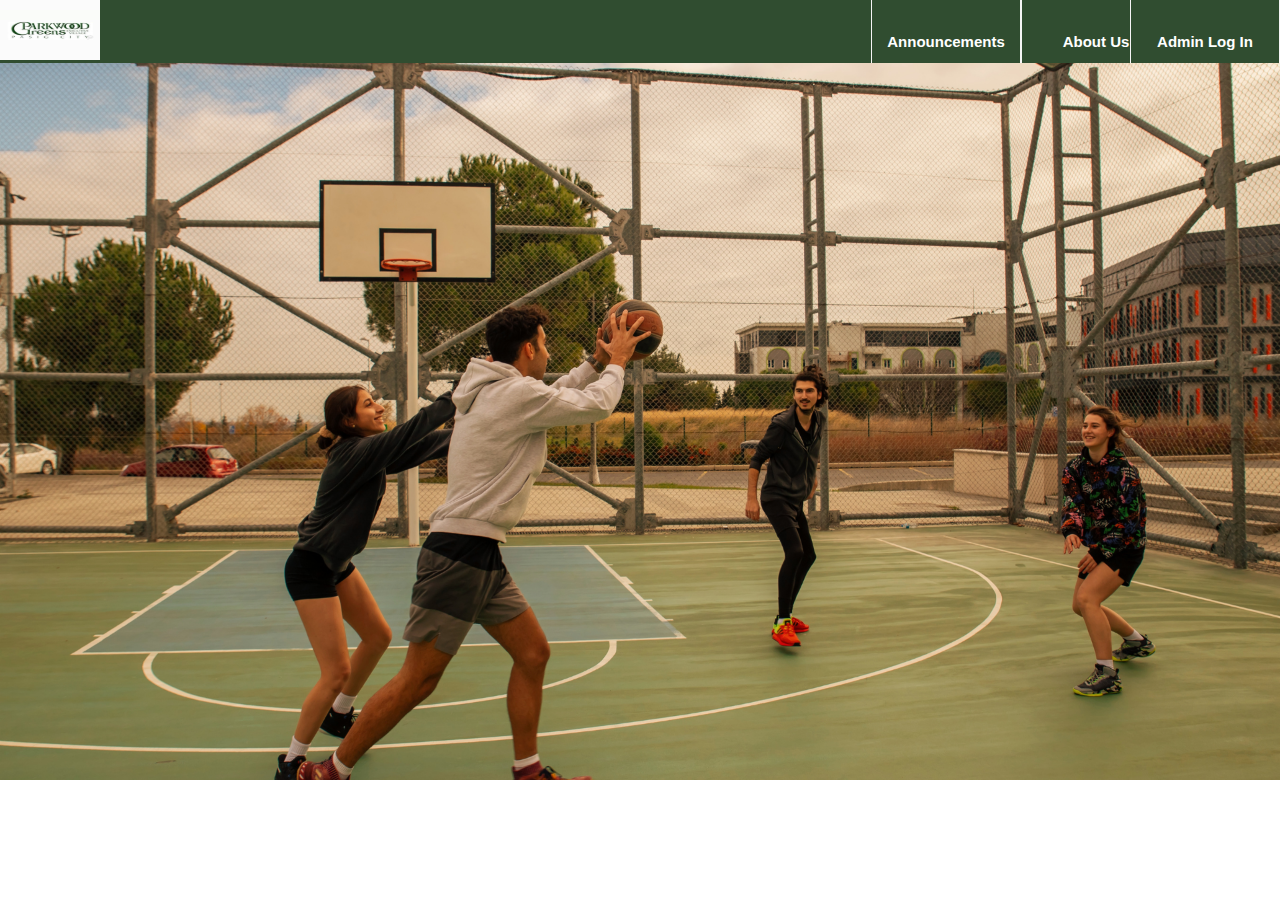
==== index.html @ c1e2a843 "saved" ====
<!DOCTYPE html>
<html lang="en">

<head>
  <meta charset="UTF-8">
  <meta name="viewport" content="width=device-width, initial-scale=1.0">
  <title>Parkwood Greens Homeowner Association</title>
  <link href="css/styles.css" rel ="stylesheet" type="text/css">
</head>

<body>
  <header>
    <div class = "titlePage_header">
      <img class ="parkwood_image-resize"src="img/parkwood_img.jpg" alt="">
          <a href="pages/public_annoucements.html">
            <button = class="bHeader_position button_style bAnnouncement_position"><h2>Announcements</h2></button>
          </a>
        
        
          <a href="pages/about.html">
            <button class = "bHeader_position button_style bAbout_position"><h2>About Us</h2></button>
          </a>

          <a href="pages/signIn_homeowner.html">
            <button class = "bHeader_position button_style bHomeownerLogin_position"><h2>Login/Sign Up</h2></button>
          </a>
        
      
          <a href="pages/signIn_admin.html">
            <button class = "bHeader_position button_style bAdminLogin_position"><h2>Admin Log In</h2></button>
          </a>
        </div>
  
  </header>

  
    <main>
       
      <div>
        <img class="image-fixed-position" src="img/basketball_img.png" alt="">
        </div>
      
    </main>

</body>

</html>
---- css/styles.css ----
h2{
    font-size: 15px;
    font-family: 'Lucida Sans', 'Lucida Sans Regular', 'Lucida Grande', 'Lucida Sans Unicode', Geneva, Verdana, sans-serif;
}


.titlePage_header {
    background-color: #304D30;
    position: fixed;
    top: 0px;
    left: 0px;
    right: 0px;
    height: 63px;
    padding-top: 0;
 
}

body {
    margin-top: 60px;
    margin-bottom: 0px;
    margin-left: 0px;
    margin-right:0px;
}

.background-color_images {
    background-color: rgb(195, 195, 195);
    margin-top: 60px;
    height: 100vh; /* Updated to use viewport height */
}

.image-fixed-position{
    width: 100%;
    height: auto;
    display: block;
}




.bHeader_position{
    position: absolute; 
    top: 0px;
    right: 0px;
    padding: 0px;
    margin: 0;
  }

  .parkwood_image-resize {
    height: 60px;
    width: 100px;

  }


.button_style{
    background-color: #304D30;
    color: white;
    border: none;
    border-right: 0.5px solid whitesmoke;
    border-left: 1px solid whitesmoke;
    padding: 10px; 
    cursor: pointer;
    width: 150px;
    height: 63px;
    line-height: 40px; 
    font-size: 10px;
   
  }

  .button_style:hover {
    border-bottom:  10px solid whitesmoke; 
    
}

  .bAnnouncement_position{
    left: 871px;
  }

  .bAbout_position{
    left: 1021px;
  }

  .bHomeownerLogin_position{
    left: 1171px;
  }
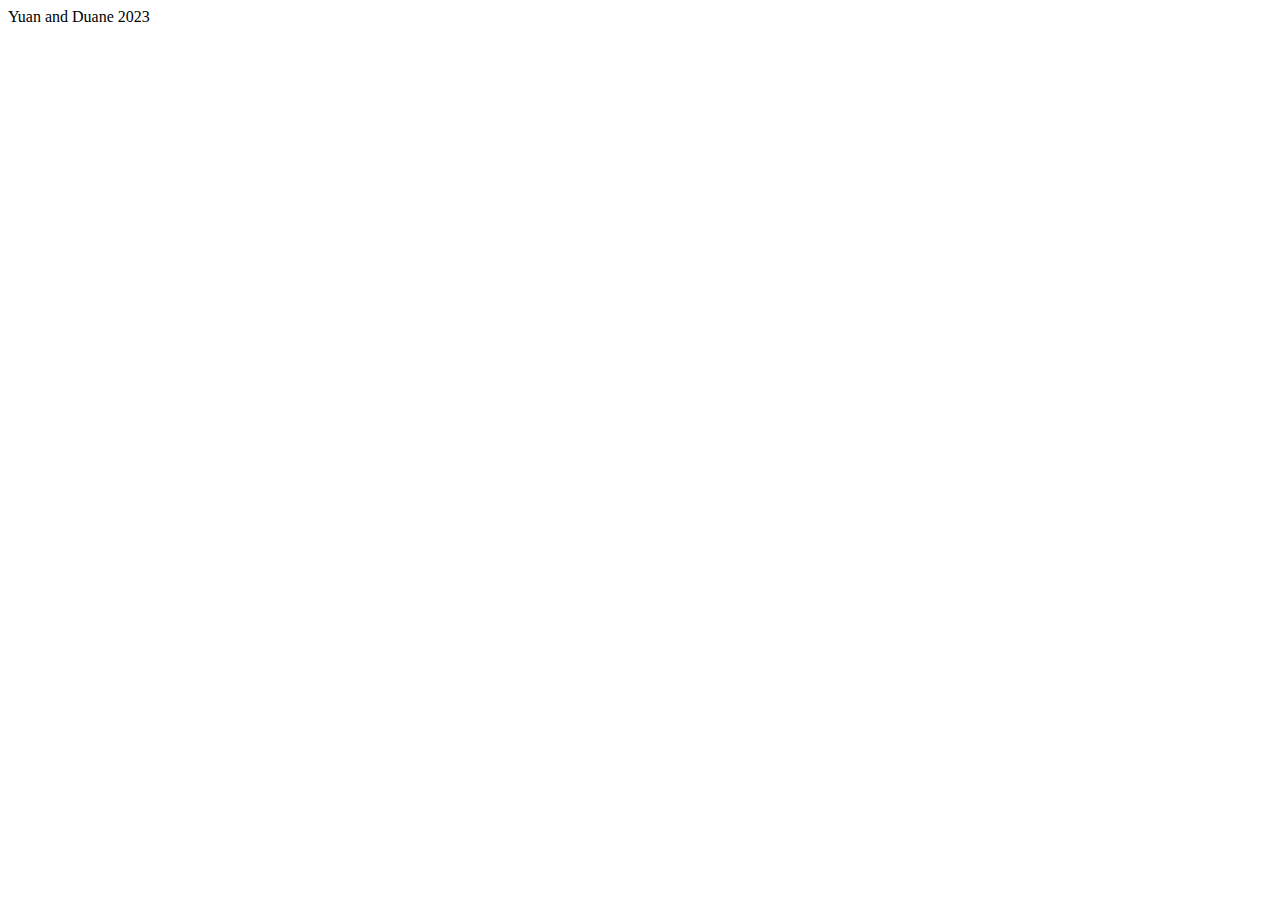
==== commit adfc1913: "added basic structure" ====
--- a/index.html
+++ b/index.html
@@ -1,47 +1,33 @@
+
+
+
 <!DOCTYPE html>
-<html lang="en">
 
-<head>
-  <meta charset="UTF-8">
-  <meta name="viewport" content="width=device-width, initial-scale=1.0">
-  <title>Parkwood Greens Homeowner Association</title>
-  <link href="css/styles.css" rel ="stylesheet" type="text/css">
-</head>
+    <html>
 
-<body>
-  <header>
-    <div class = "titlePage_header">
-      <img class ="parkwood_image-resize"src="img/parkwood_img.jpg" alt="">
-          <a href="pages/public_annoucements.html">
-            <button = class="bHeader_position button_style bAnnouncement_position"><h2>Announcements</h2></button>
-          </a>
-        
-        
-          <a href="pages/about.html">
-            <button class = "bHeader_position button_style bAbout_position"><h2>About Us</h2></button>
-          </a>
+    <head>
+        <title>Parkwood Greens Executive Village </title>
+        <meta charset="utf-8" />
+        <meta name ="viewport" content = "width=device-width"/>
+        <link rel="stylesheet" href="css/buttons.css">
+        <link rel="stylesheet" href="css/general.css">
+    </head>
 
-          <a href="pages/signIn_homeowner.html">
-            <button class = "bHeader_position button_style bHomeownerLogin_position"><h2>Login/Sign Up</h2></button>
-          </a>
-        
-      
-          <a href="pages/signIn_admin.html">
-            <button class = "bHeader_position button_style bAdminLogin_position"><h2>Admin Log In</h2></button>
-          </a>
-        </div>
-  
-  </header>
 
-  
-    <main>
-       
-      <div>
-        <img class="image-fixed-position" src="img/basketball_img.png" alt="">
-        </div>
-      
-    </main>
+    
+    <body>
+        <header>
 
-</body>
+        </header>
 
-</html>
+        <main>
+
+        </main>
+
+        <footer>
+            Yuan and Duane 2023
+        </footer>
+    
+    </body>
+
+</html>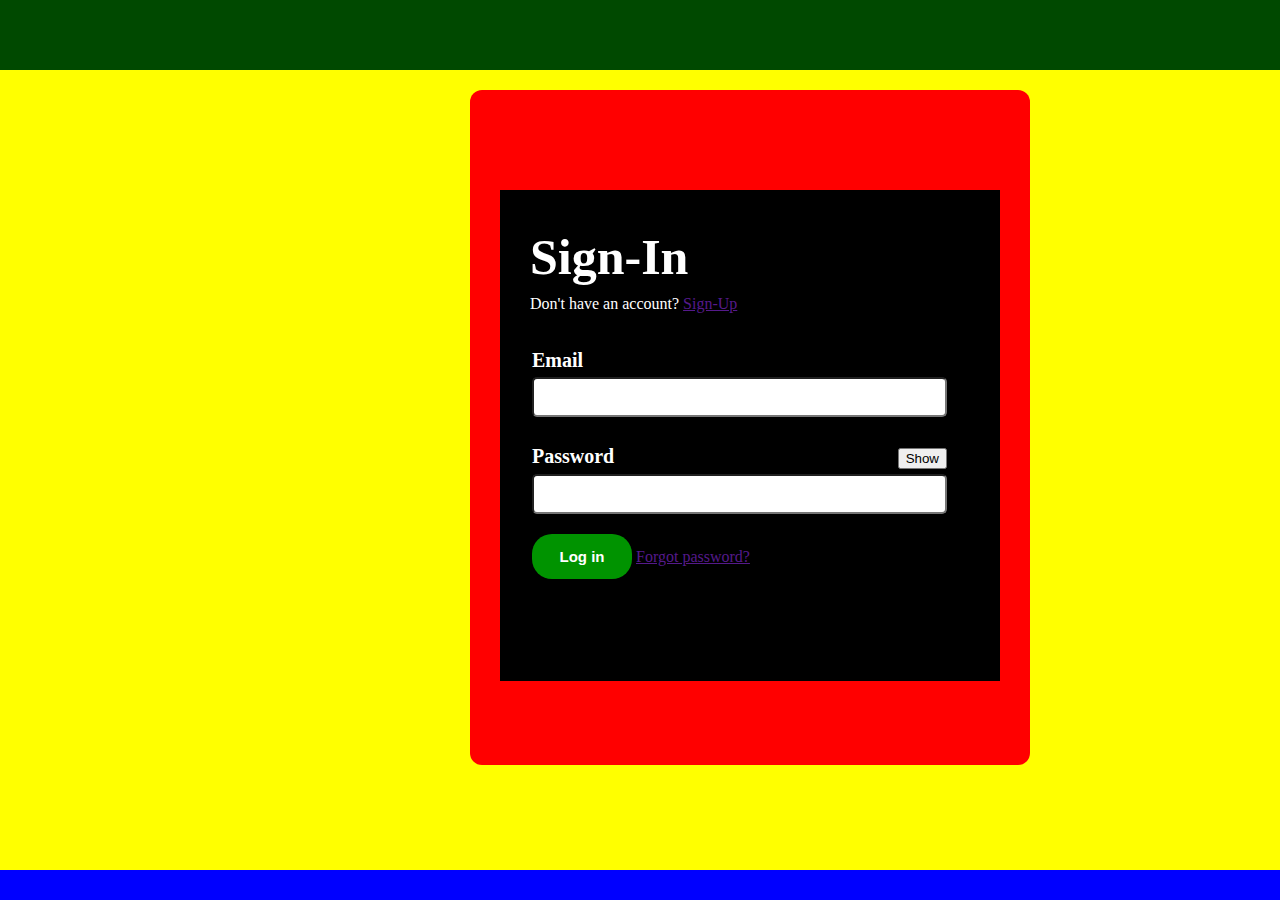
==== commit f687b075: "initial layout for the sign in page" ====
--- a/index.html
+++ b/index.html
@@ -11,21 +11,86 @@
         <meta name ="viewport" content = "width=device-width"/>
         <link rel="stylesheet" href="css/buttons.css">
         <link rel="stylesheet" href="css/general.css">
+        <link rel="stylesheet" href="css/sign-in.css">
+        <link rel="stylesheet" href="css/text-style.css">
     </head>
 
 
     
     <body>
         <header>
-
+    
+            
         </header>
 
         <main>
+            
+               
+                <div class= "container-sign-in">
+                   <div class = "sign-in-margin" >
 
+                            <form action="">
+                                <div class = "upper-label">
+                                <div class="sign-in-label-text">Sign-In</div>
+                                <div class = "do-u-have-account">Don't have an account? <a href="">Sign-Up</a></div>
+                                </div>
+
+                                
+                                <fieldset>
+                                    <!-- Username Section -->
+                                    <div class="username-section">
+                                        <label for="email">Email</label><br>
+                                        <!-- Input for Email -->
+                                        <input type="text" id="email" class="text-boxes">
+                                    </div>
+                                    <br>
+                                
+                                    <!-- Password Section -->
+                                    <div class="password-section">
+                                        <!-- Left Section for Password Label -->
+                                        <div class="password-left-section">
+                                            <label for="password" class="label-password">Password</label>
+                                        </div>
+                                
+                                        <!-- Right Section for Show Password Button -->
+                                        <div class="password-right-section">
+                                            <div class="show-password-button">
+                                                <!-- Button to Show Password -->
+                                                <button>Show</button>
+                                            </div>
+                                        </div>
+                                    </div>
+                                
+                                    <!-- Container for Password Input -->
+                                    <div class="text-boxes-container">
+                                        <!-- Password Input -->
+                                        <input type="password" id="password" class="text-boxes">
+                                    </div>
+                                
+                                    <!-- Container for lower part -->
+                                    <div class = "lower-section-sign-in">
+                                        <!-- Log in Button -->
+                                        <div class = "log-in-button-position">
+                                            <button class="log-in-button">Log in</button>
+                                        </div>
+                                        
+                                        <a href=""> Forgot password?</a>
+                                    </div>
+                                </fieldset>
+                                
+                                
+
+                            </form>
+                    </div>
+                 </div>  
+                 
+
+            
         </main>
 
         <footer>
-            Yuan and Duane 2023
+
+         
         </footer>
     
     </body>
--- a/css/buttons.css
+++ b/css/buttons.css
@@ -0,0 +1,28 @@
+.show-password-button {
+    display: inline-block;
+    box-sizing: border-box;
+    margin-left: auto; /* Move the button to the right */
+}
+
+.log-in-button{
+    margin-top: 10px;
+    background-color: rgb(0, 147, 0);
+    color: white;
+    font-size: 15px;
+    font-weight: bold;
+    display: inline-block;
+    height: 45px;
+    width: 100px;
+    cursor: pointer;
+    border-radius: 20px;
+    border: 0px;
+    
+}
+
+.log-in-button:hover{
+    opacity: 0.9;
+}
+
+.log-in-button:active{
+    opacity: 0.7;
+}
--- a/css/general.css
+++ b/css/general.css
@@ -0,0 +1,54 @@
+
+
+
+header{
+    background-color:  rgb(0, 73, 0);
+    display:block;
+    color: white;
+    position: absolute;
+    display: block;
+    top: 0px;
+    left: 0px;
+    right: 0px;
+    height: 70px;
+    
+}
+
+
+main{
+    background-color: yellow;
+    position: fixed;
+    margin-top: 70px;
+    top:0px;
+    bottom: 0px;
+    left: 0px;
+    right: 0px;
+    padding-left: 470px;
+    padding-right: 425px;
+    padding-top: 20px;
+    padding-bottom: 40px;
+
+
+}
+
+footer{
+    background-color: blue;
+    color: white;
+    position: fixed;
+    display: block;
+    bottom: 0px;
+    left: 0px;
+    right: 0px;
+    height: 30px;
+    
+}
+
+
+fieldset{
+    box-sizing: border-box;
+    height: 420px; /* Set the height of the fieldset to 100% of the parent container */
+    width: 100%;
+    border: 0;
+    padding-left: 0px;
+
+}--- a/css/sign-in.css
+++ b/css/sign-in.css
@@ -0,0 +1,46 @@
+.container-sign-in {
+    background-color: red;
+    color: white;
+    height: 675px;
+    width: 560px;
+    border-radius: 12px;
+    padding: 30px;
+    display: block;
+    box-sizing: border-box;
+    padding-top: 100px;
+}
+
+.sign-in-margin {
+    background-color: black;
+    height: 90%;
+    width: 100%;
+    box-sizing: border-box;
+    padding: 30px;
+  
+}
+
+.lower-section-sign-in{
+    margin-top: 10px;
+}
+
+.text-boxes{
+    height: 50px;
+    width: 100%;
+    box-sizing: border-box;
+    
+}
+
+.password-right-section{
+    display: inline-block;
+    margin-left: auto;
+}
+
+.password-left-section{
+    display: inline-block;
+}
+
+.log-in-button-position{
+    display: inline-block;
+
+}
+
--- a/css/text-style.css
+++ b/css/text-style.css
@@ -0,0 +1,49 @@
+
+
+.upper-label{
+    padding-bottom: 30px;
+}
+
+.sign-in-label-text{
+    line-height: 1.5;
+    padding: 0px;
+    font-size: 50px;
+    font-weight: bold;
+}
+
+.do-u-have-account{
+    line-height: 15px;
+    display: inline-block; 
+
+}
+
+.username-section{
+    display: block;
+    font-size: 20px;
+    font-weight: bold;
+   
+}
+
+.password-section {
+    margin-top: 10px;
+    display: flex; /* Use flexbox for easier alignment */
+    align-items: center; /* Align items vertically in the center */
+    font-size: 20px;
+    font-weight: bold;
+    padding-right: 13px;
+}
+
+.text-boxes{
+    width: 415px;
+    height: 40px;
+    box-sizing: border-box;
+    margin-top: 5px; 
+    border-radius: 5px;   
+    font-size: 15px;
+    padding-left: 15px;
+    padding-right:15px;
+}
+
+
+
+
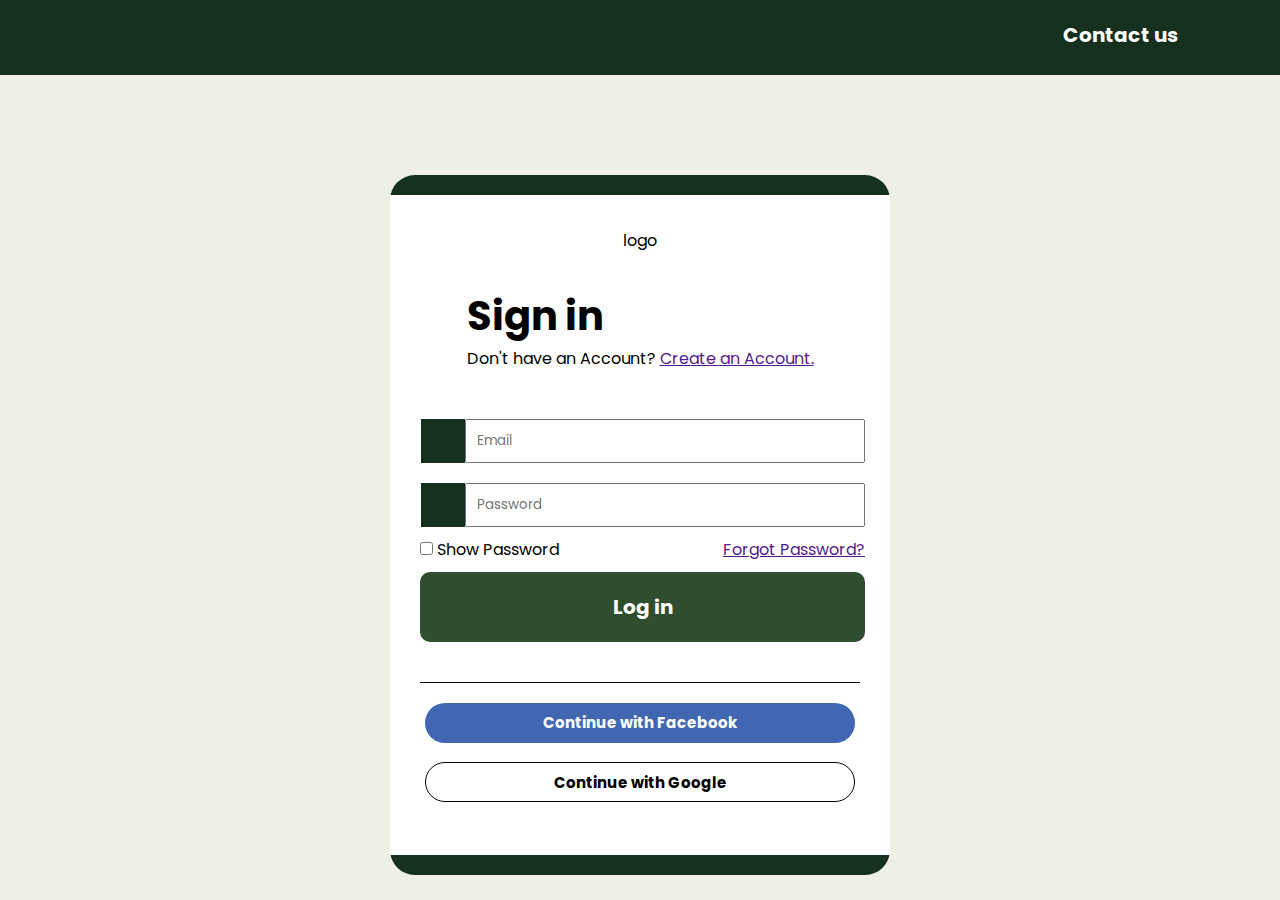
==== commit ca5a4f7b: "finalized login page" ====
--- a/index.html
+++ b/index.html
@@ -1,98 +1,105 @@
-
-
-
-<!DOCTYPE html>
-
-    <html>
-
-    <head>
-        <title>Parkwood Greens Executive Village </title>
-        <meta charset="utf-8" />
-        <meta name ="viewport" content = "width=device-width"/>
-        <link rel="stylesheet" href="css/buttons.css">
-        <link rel="stylesheet" href="css/general.css">
-        <link rel="stylesheet" href="css/sign-in.css">
-        <link rel="stylesheet" href="css/text-style.css">
-    </head>
-
-
-    
-    <body>
-        <header>
-    
-            
-        </header>
-
-        <main>
-            
-               
-                <div class= "container-sign-in">
-                   <div class = "sign-in-margin" >
-
-                            <form action="">
-                                <div class = "upper-label">
-                                <div class="sign-in-label-text">Sign-In</div>
-                                <div class = "do-u-have-account">Don't have an account? <a href="">Sign-Up</a></div>
-                                </div>
-
-                                
-                                <fieldset>
-                                    <!-- Username Section -->
-                                    <div class="username-section">
-                                        <label for="email">Email</label><br>
-                                        <!-- Input for Email -->
-                                        <input type="text" id="email" class="text-boxes">
-                                    </div>
-                                    <br>
-                                
-                                    <!-- Password Section -->
-                                    <div class="password-section">
-                                        <!-- Left Section for Password Label -->
-                                        <div class="password-left-section">
-                                            <label for="password" class="label-password">Password</label>
-                                        </div>
-                                
-                                        <!-- Right Section for Show Password Button -->
-                                        <div class="password-right-section">
-                                            <div class="show-password-button">
-                                                <!-- Button to Show Password -->
-                                                <button>Show</button>
-                                            </div>
-                                        </div>
-                                    </div>
-                                
-                                    <!-- Container for Password Input -->
-                                    <div class="text-boxes-container">
-                                        <!-- Password Input -->
-                                        <input type="password" id="password" class="text-boxes">
-                                    </div>
-                                
-                                    <!-- Container for lower part -->
-                                    <div class = "lower-section-sign-in">
-                                        <!-- Log in Button -->
-                                        <div class = "log-in-button-position">
-                                            <button class="log-in-button">Log in</button>
-                                        </div>
-                                        
-                                        <a href=""> Forgot password?</a>
-                                    </div>
-                                </fieldset>
-                                
-                                
-
-                            </form>
-                    </div>
-                 </div>  
-                 
-
-            
-        </main>
-
-        <footer>
-
-         
-        </footer>
-    
-    </body>
-
+<!DOCTYPE html>
+<html lang="en">
+<head>
+    <meta charset="UTF-8">
+    <meta name="viewport" content="width=device-width, initial-scale=1.0">
+    <title>Parkwood Greens Executive Village Association</title>
+    <link rel="stylesheet" href="sign-in-css/general.css">
+    <link rel="stylesheet" href="sign-in-css/buttons-header.css">
+    <link rel="stylesheet" href="sign-in-css/header.css">
+    <link rel="stylesheet" href="sign-in-css/resized-images.css">
+    <link rel="stylesheet" href="sign-in-css/body.css">
+    <link rel="stylesheet" href="sign-in-css/text-style.css">
+    <link rel="stylesheet" href="sign-in-css/icons.css">
+    <link rel="stylesheet" href="javascript/sign-in.js">
+    <link rel="stylesheet" href="https://cdnjs.cloudflare.com/ajax/libs/font-awesome/6.5.1/css/all.min.css" integrity="sha512-DTOQO9RWCH3ppGqcWaEA1BIZOC6xxalwEsw9c2QQeAIftl+Vegovlnee1c9QX4TctnWMn13TZye+giMm8e2LwA==" crossorigin="anonymous" referrerpolicy="no-referrer" />
+    <link href="https://fonts.googleapis.com/css2?family=Poppins:wght@300&display=swap" rel="stylesheet">
+        <link rel="preconnect" href="https://fonts.googleapis.com">
+        <link rel="preconnect" href="https://fonts.gstatic.com" crossorigin>
+        <link href="https://fonts.googleapis.com/css2?family=Poppins:wght@300;400&display=swap" rel="stylesheet">
+        <link rel="preconnect" href="https://fonts.googleapis.com">
+        <link rel="preconnect" href="https://fonts.gstatic.com" crossorigin>
+        <link href="https://fonts.googleapis.com/css2?family=Poppins:wght@300;400;700&display=swap" rel="stylesheet">
+</head>
+
+    <header>
+        <div class = "header-container">
+            <div class="right-header">
+                <button class = "contact-button">
+                    <div class = "left-side-contact">
+                        <i class="fa-solid fa-phone"></i>
+                    </div>
+                    <div class="right-side-contact">
+                        Contact us
+                    </div>
+                </button>
+            </div>
+
+        </div>
+    </header>
+
+    <body>
+        <div class ="body-container">
+            <div class="sign-up-container">
+                <div class="sign-up-box">
+                    <div class="logo-container">
+                        logo
+                    </div>
+                    <div class = "sign-in-label">
+                                <div class = "sign-in-text">
+                                    Sign in
+                                </div>
+                    Don't have an Account? <a href="">Create an Account.</a>
+                    </div>
+                        
+                    <form action="">
+                        <div class = "input-container">
+                            <div class = "icon-background">
+                                <i class="fa-sharp fa-solid fa-envelope fa-sm"></i>
+                            </div>
+                            <input class = "input-field" type="text" placeholder="Email" id="user-email">
+                        </div>
+
+                        <div class = "input-container-password">
+                            <div class = "input-container">
+                                <div class = "icon-background" >
+                                  <i class="fa-solid fa-key"></i>
+                                </div>
+                                <input class = "input-field" type="password" placeholder="Password" id="user-password">
+                            </div>
+                            <div class="forgot-show-pass-label">
+                                <div>
+                                    <input type="checkbox"> Show Password
+                                </div>
+                                <a href="">Forgot Password?</a>
+                            </div>
+                            
+                        </div>
+                        <div>
+                            <button type="submit" class="log-in-button">Log in</button>
+                        </div>
+                    </form>
+                   
+                    <div class="sign-in-google-facebook">
+
+                
+                        <button class = "facebook-button">
+                            <i class="fa-brands fa-facebook"></i>
+                            Continue with Facebook
+                        </button>
+
+                        <button class = "google-button">
+                            <i class="fa-brands fa-google"></i>
+                            Continue with Google
+                        </button>
+                    </div>
+                </div>
+                
+            </div>
+        </div>
+    </body>
+
+    <footer>
+
+    </footer>
 </html>--- a/sign-in-css/general.css
+++ b/sign-in-css/general.css
@@ -0,0 +1,47 @@
+*{
+    box-sizing: border-box;
+    margin: 0px;
+    padding: 0px;
+    font-family: 'Poppins',sans-serif;
+}
+
+header{
+    display: block;
+    position: fixed;
+    top: 0px;
+    left: 0px;
+    right: 0px;
+    background-color: #163020;
+    color: #FFFFFF;
+    height: 75px;
+    padding-right: 10px;
+}
+
+button{
+    border: 0;
+    cursor: pointer;
+}
+
+body{
+    display: flex;
+    align-items:center ;
+    justify-content: center;
+    position:fixed;
+    top: 75px;
+    background-color: #EEF0E5;
+    min-height: 100%;
+    width: 100%;
+}
+
+form{
+    display: flex;
+    flex-direction: column;
+    align-items: start;
+    width: 480px;
+    height: 245px;
+    padding: 5px;
+    padding-left: 10px;
+}
+
+
+
--- a/sign-in-css/buttons-header.css
+++ b/sign-in-css/buttons-header.css
@@ -0,0 +1,69 @@
+
+.contact-button{
+    display: flex;
+    justify-content: center;
+    align-items: center;
+    font-size: 20px ;
+    font-weight:bold    ;
+    color: #FFFFFF;
+    background-color: #163020;
+   
+    width: 190px;
+}
+
+.contact-button:hover{
+   text-decoration: underline;
+   opacity: 0.8;
+}
+
+.contact-button:active{
+    text-decoration: underline;
+    opacity: 0.5;
+ }
+
+ .right-side-contact{
+    padding: 5px;
+ }
+
+ .facebook-button{
+    background-color: #4267B2;
+    height: 40px;
+    width: 430px;
+    color: white;
+    border-radius: 30px;
+    font-size:15px;
+    font-weight: bold;
+ }
+
+ .google-button{
+    background-color: white;
+    height: 40px;
+    width: 430px;
+    border: 1px black solid;
+    border-radius: 30px;
+    font-size:15px;
+    font-weight: bold;
+ }
+
+ .log-in-button{
+    margin-top: 10px;
+    margin-left:10px ;
+   background-color: #304D30;
+   color: white;
+   font-size: 20px;
+   font-weight: bolder;
+    width: 445px;
+    height: 70px;
+    border-radius: 10px;
+    cursor: pointer;
+ }
+
+ .log-in-button:hover{
+    opacity: 0.9;
+ }
+
+
+ .log-in-button:active{
+    opacity: 0.7;
+ }
+
--- a/sign-in-css/header.css
+++ b/sign-in-css/header.css
@@ -0,0 +1,16 @@
+
+
+.header-container{
+    display: flex;
+    justify-content:flex-end ;
+}
+
+.right-header{
+    display: flex;
+    justify-content: center;
+    padding-top: 10px;
+    padding-bottom: 10px;
+    align-items: center;
+    height: 70px;
+    width: 300px;
+}--- a/sign-in-css/resized-images.css
+++ b/sign-in-css/resized-images.css
@@ -0,0 +1,2 @@
+
+
--- a/sign-in-css/body.css
+++ b/sign-in-css/body.css
@@ -0,0 +1,73 @@
+
+
+
+.body-container{
+    display: flex;
+    justify-content: center;
+    align-items: center;
+}
+
+
+.sign-up-container{
+    display: flex;
+    flex-direction: column;
+    justify-content: center;
+
+    background-color: #163020;
+    height:700px;
+    width: 500px;
+    border-radius: 25px;
+    
+}
+
+.sign-up-box{
+    display: flex;
+    flex-direction: column;
+    justify-content: space-evenly;
+    align-items: center;
+    background-color: white;
+    height:660px;
+    width: 500px;
+    
+}
+
+.input-field{
+    width: 400px;
+    padding: 10px;
+}
+
+.input-container{
+    display: flex;
+    justify-content: center;
+    width: 100%;
+    padding-top: 10px;
+    padding-bottom: 10px;
+
+}
+.input-container-password{
+    display: flex;
+    flex-direction: column;
+    width: 100%;
+}
+
+
+
+.sign-in-google-facebook{
+    display: flex;
+    flex-direction: column;
+    justify-content:space-evenly;
+    align-items: center;
+    width: 440px;
+    height: 140px;
+    border-top: 1px solid black;
+ 
+}
+
+.forgot-show-pass-label{
+    display: flex;
+    justify-content: space-between;
+    padding-left: 10px;
+    padding-right: 10px;
+}
+
+
--- a/sign-in-css/text-style.css
+++ b/sign-in-css/text-style.css
@@ -0,0 +1,6 @@
+
+
+.sign-in-text{
+    font-size: 40px;
+    font-weight: bolder;
+}--- a/sign-in-css/icons.css
+++ b/sign-in-css/icons.css
@@ -0,0 +1,11 @@
+
+.icon-background{
+    display: flex;
+    justify-content: space-around;
+    align-items: center;
+    background-color: #163020;
+    color: white;
+    width: 44px;
+    font-size: 25px;
+
+}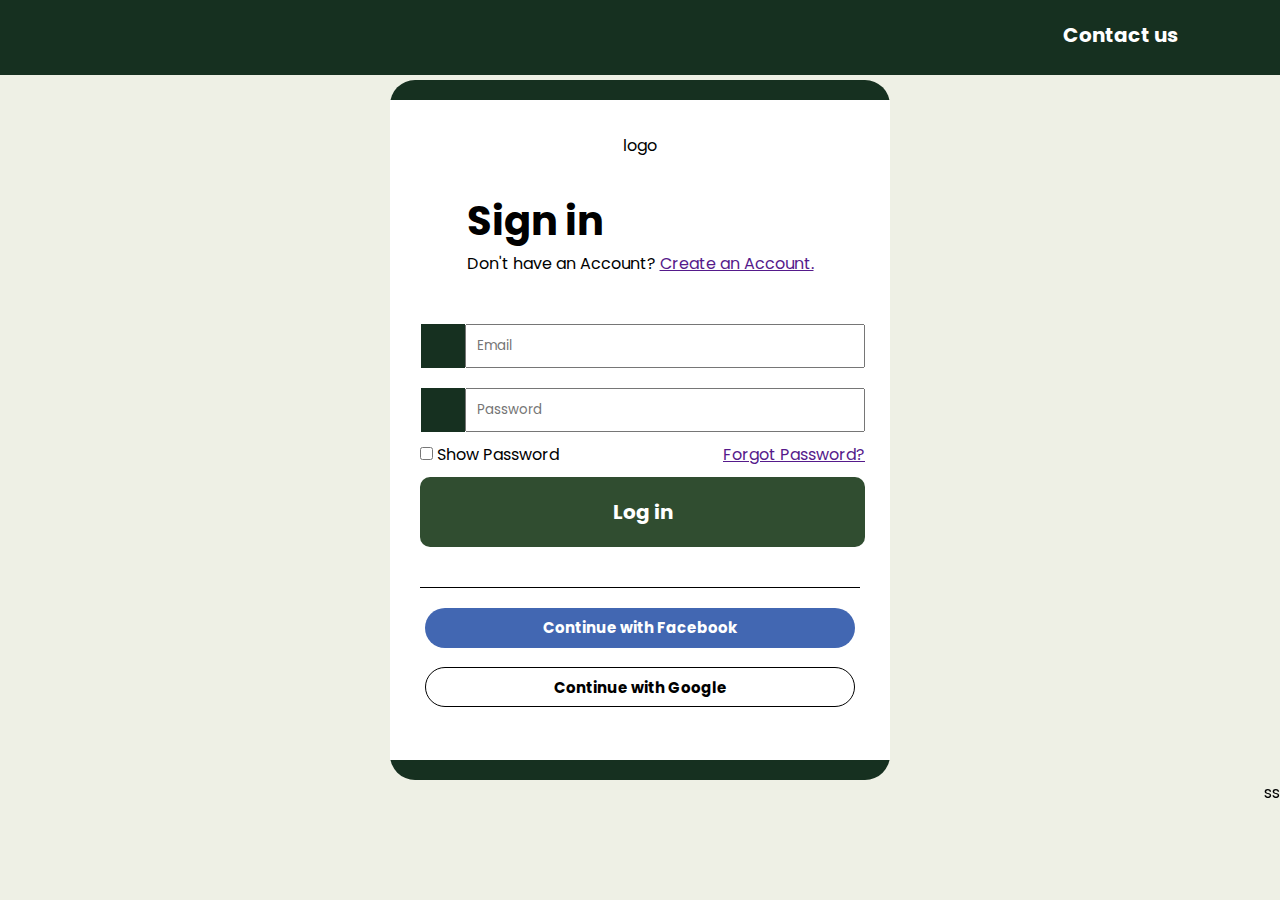
==== commit 50d07b8c: "body alignment is fixed" ====
--- a/index.html
+++ b/index.html
@@ -100,6 +100,6 @@
     </body>
 
     <footer>
-
+        ss
     </footer>
 </html>--- a/sign-in-css/general.css
+++ b/sign-in-css/general.css
@@ -23,11 +23,11 @@
 }
 
 body{
-    display: flex;
+    display: block;
     align-items:center ;
     justify-content: center;
     position:fixed;
-    top: 75px;
+    top: 80px;
     background-color: #EEF0E5;
     min-height: 100%;
     width: 100%;
@@ -44,4 +44,12 @@
 }
 
 
+footer{
+    display: block;
+    position: fixed;
+    right: 0px;
 
+}
+
+
+
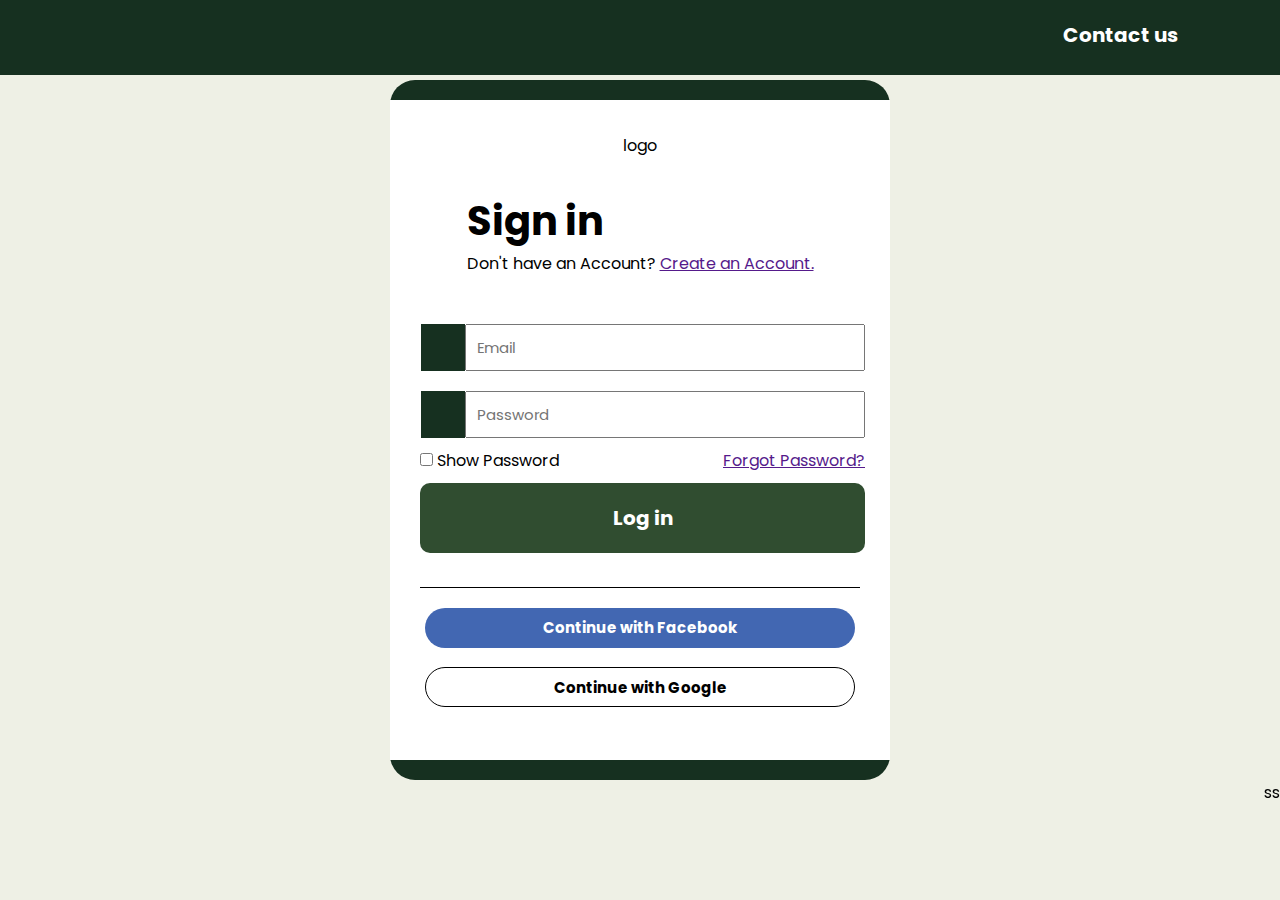
==== commit 67f88cbb: "fixed show password" ====
--- a/index.html
+++ b/index.html
@@ -11,7 +11,7 @@
     <link rel="stylesheet" href="sign-in-css/body.css">
     <link rel="stylesheet" href="sign-in-css/text-style.css">
     <link rel="stylesheet" href="sign-in-css/icons.css">
-    <link rel="stylesheet" href="javascript/sign-in.js">
+    <script src="javascript/sign-in.js"></script>
     <link rel="stylesheet" href="https://cdnjs.cloudflare.com/ajax/libs/font-awesome/6.5.1/css/all.min.css" integrity="sha512-DTOQO9RWCH3ppGqcWaEA1BIZOC6xxalwEsw9c2QQeAIftl+Vegovlnee1c9QX4TctnWMn13TZye+giMm8e2LwA==" crossorigin="anonymous" referrerpolicy="no-referrer" />
     <link href="https://fonts.googleapis.com/css2?family=Poppins:wght@300&display=swap" rel="stylesheet">
         <link rel="preconnect" href="https://fonts.googleapis.com">
@@ -69,7 +69,7 @@
                             </div>
                             <div class="forgot-show-pass-label">
                                 <div>
-                                    <input type="checkbox"> Show Password
+                                    <input type="checkbox" onclick="showPassFunction()" id= "user-password"> Show Password
                                 </div>
                                 <a href="">Forgot Password?</a>
                             </div>
--- a/sign-in-css/body.css
+++ b/sign-in-css/body.css
@@ -34,6 +34,7 @@
 .input-field{
     width: 400px;
     padding: 10px;
+    font-size: 15px;
 }
 
 .input-container{
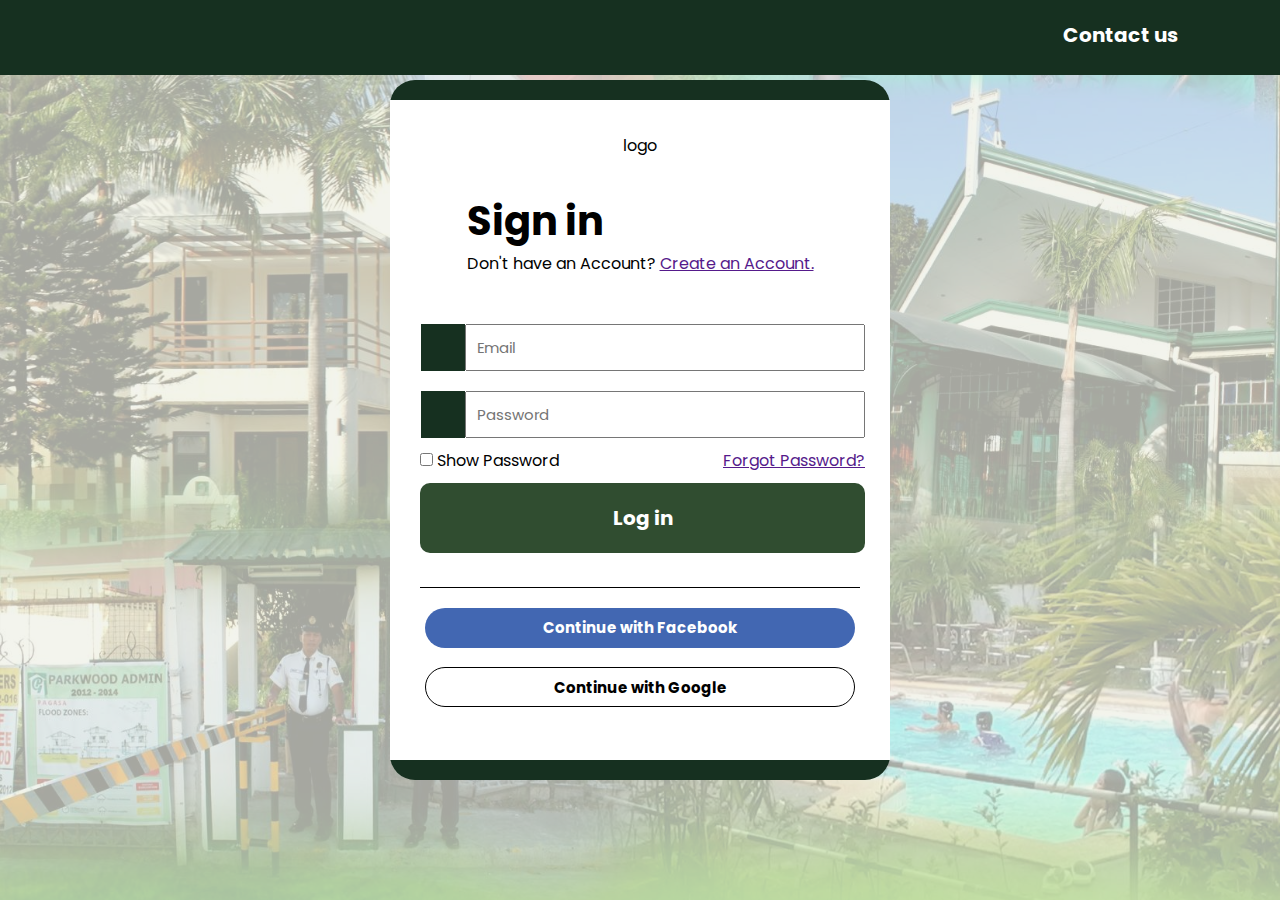
==== commit e217944b: "login page finally has a background image" ====
--- a/index.html
+++ b/index.html
@@ -39,6 +39,7 @@
     </header>
 
     <body>
+        <img class="background-image" src="/sign-in-img/13495535_10153984497903241_8876935378242323948_o.jpg" alt="Background Image">
         <div class ="body-container">
             <div class="sign-up-container">
                 <div class="sign-up-box">
@@ -100,6 +101,6 @@
     </body>
 
     <footer>
-        ss
+        
     </footer>
 </html>--- a/sign-in-css/general.css
+++ b/sign-in-css/general.css
@@ -22,16 +22,17 @@
     cursor: pointer;
 }
 
-body{
+body {
     display: block;
-    align-items:center ;
+    align-items: center;
     justify-content: center;
-    position:fixed;
+    position: fixed;
     top: 80px;
     background-color: #EEF0E5;
     min-height: 100%;
     width: 100%;
 }
+
 
 form{
     display: flex;
--- a/sign-in-css/body.css
+++ b/sign-in-css/body.css
@@ -1,11 +1,21 @@
 
-
+img.background-image {
+    position: fixed;
+    top: 75px;
+    opacity: 0.3;
+    left: 0;
+    width: 100%;
+    height: 100%;
+    z-index: -1;
+  }
 
 .body-container{
     display: flex;
     justify-content: center;
     align-items: center;
 }
+
+
 
 
 .sign-up-container{
